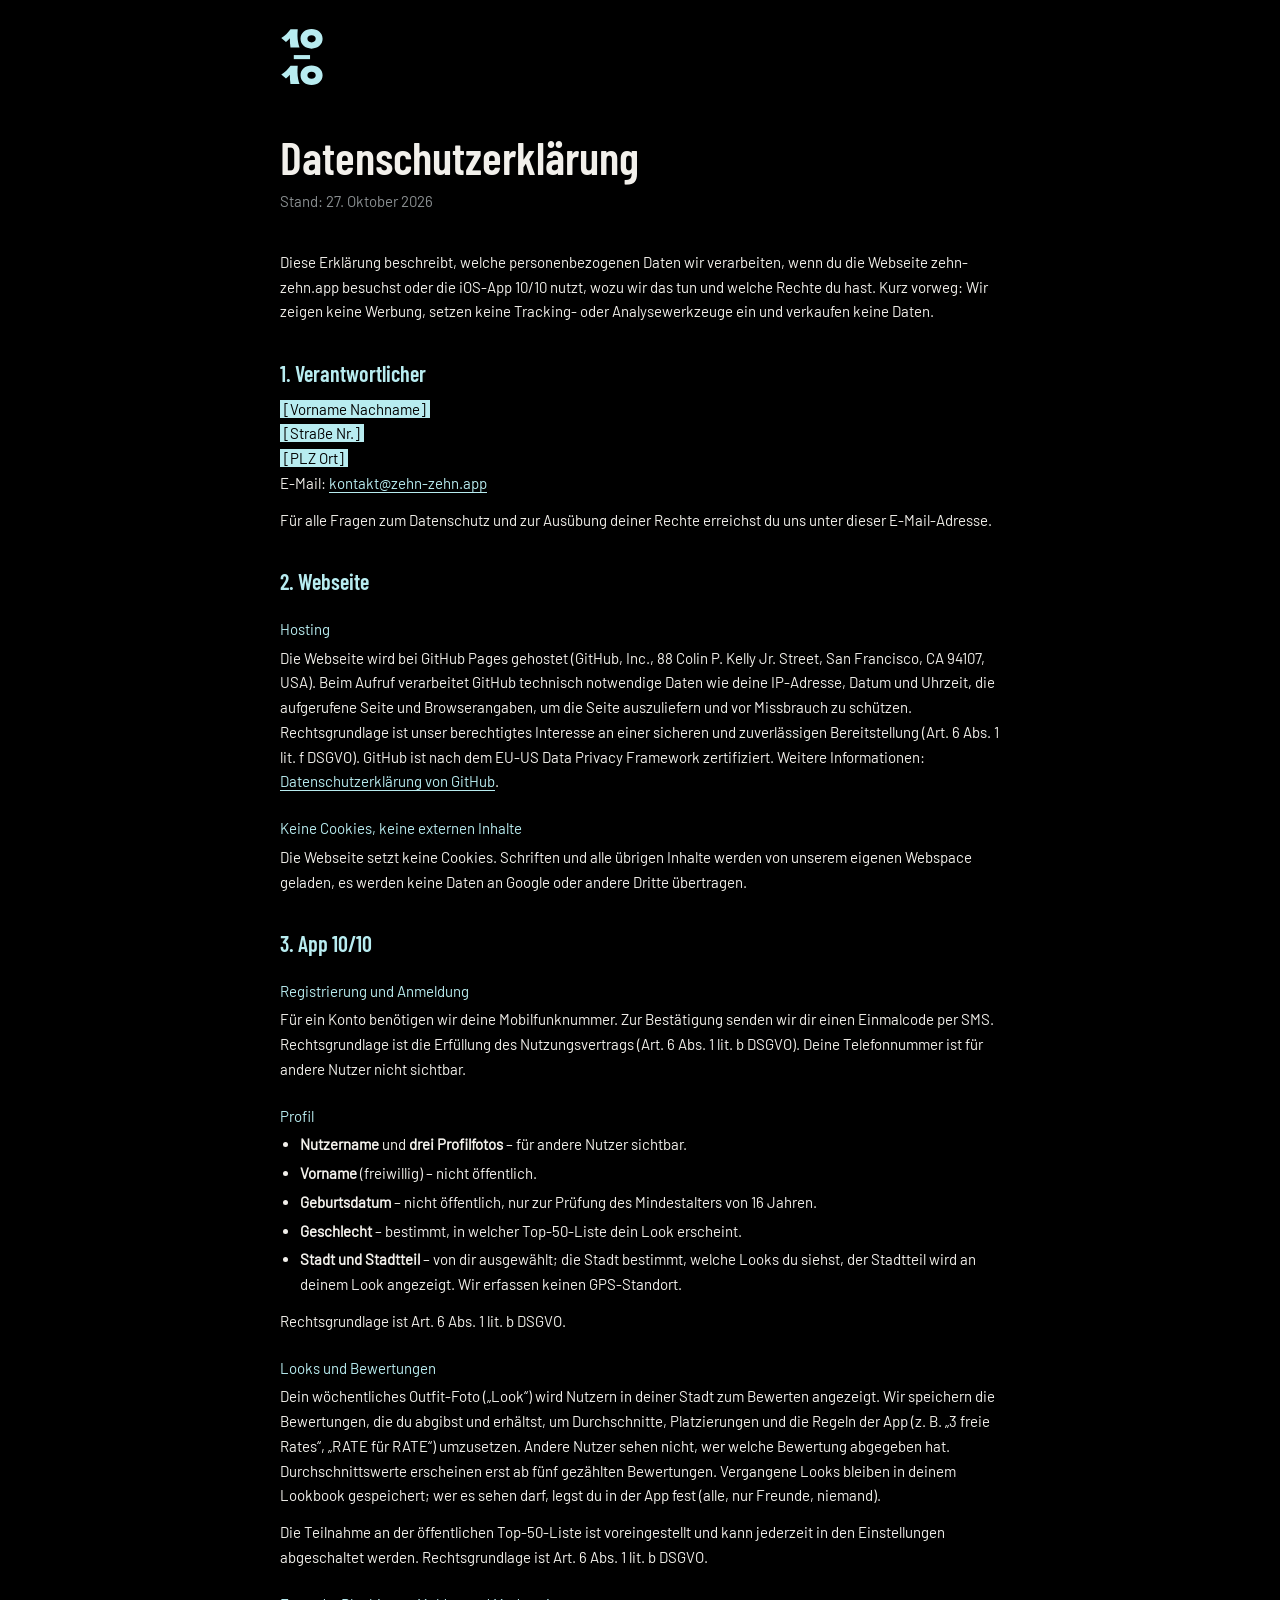
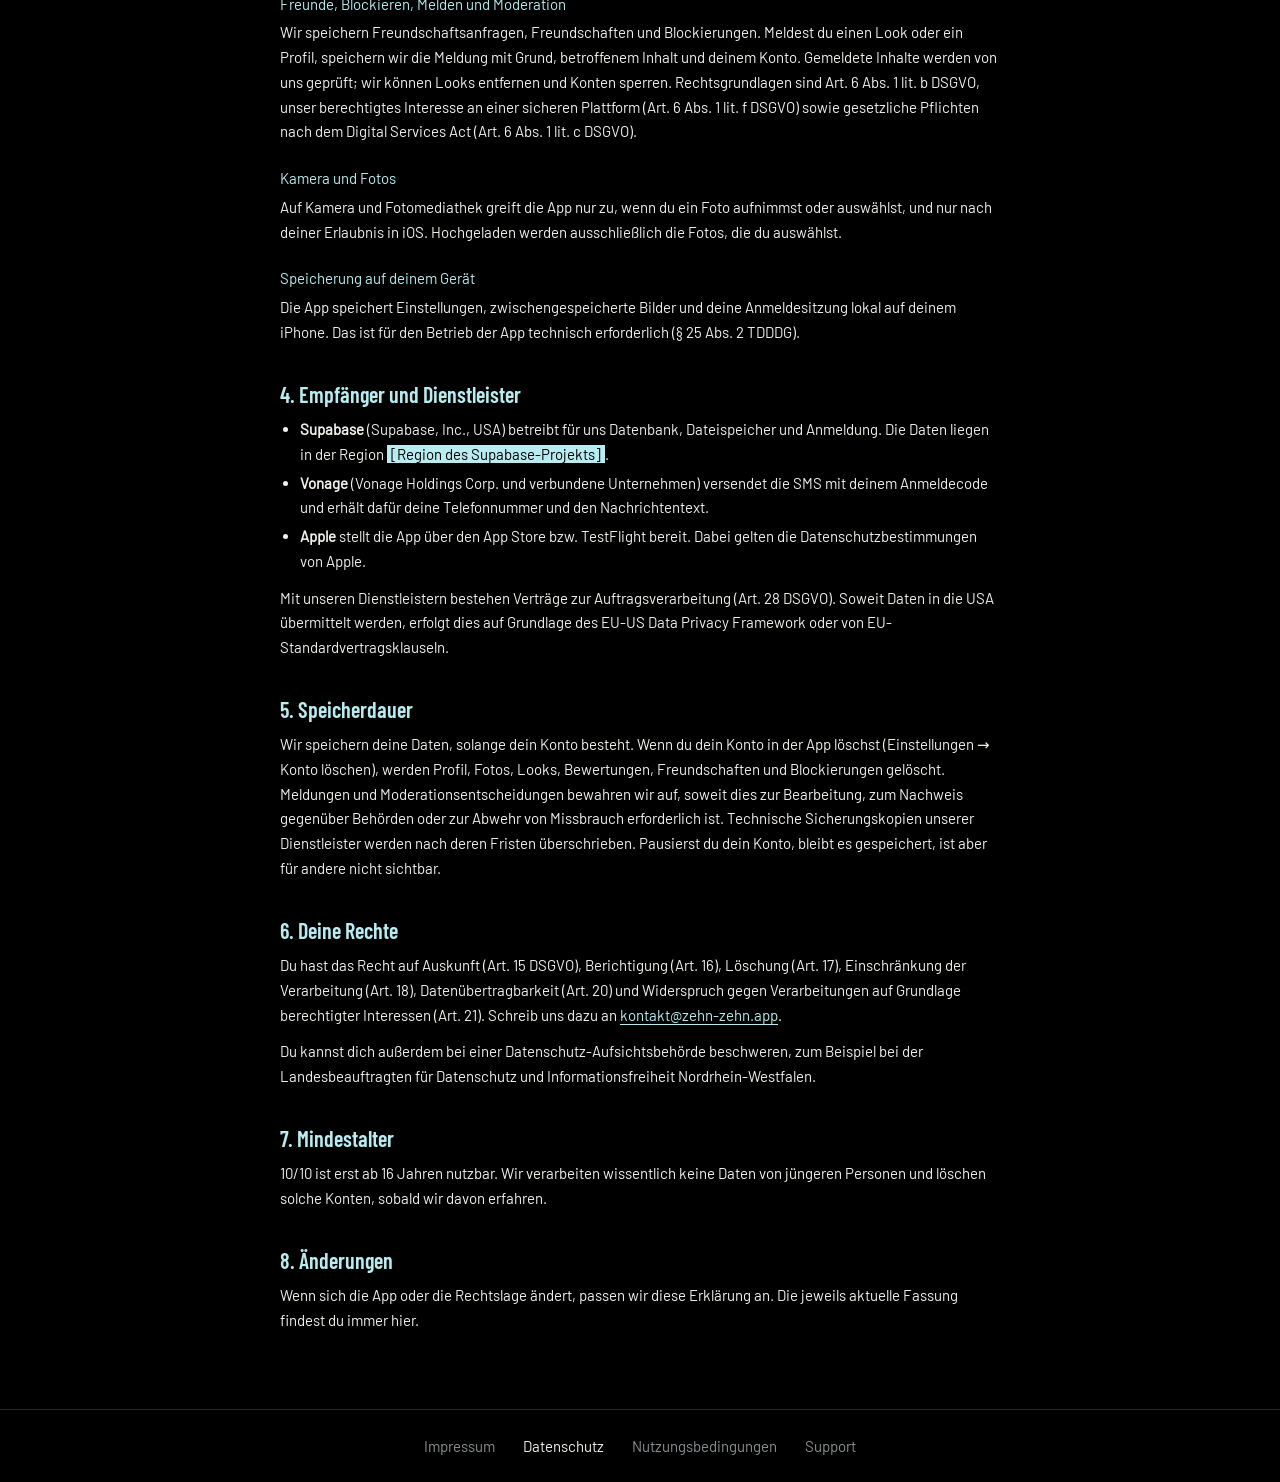
==== datenschutz.html @ cca828a0 "Landing page, legal pages and support page for zehn-zehn.app Self-hosted fonts, shared style for tex" ====
<!doctype html>
<html lang="de">
<head>
<meta charset="utf-8">
<meta name="viewport" content="width=device-width, initial-scale=1, viewport-fit=cover">
<title>Datenschutz – 10/10</title>
<meta name="description" content="Datenschutzerklärung für die App 10/10 und zehn-zehn.app.">
<meta name="theme-color" content="#000000">
<link rel="stylesheet" href="style.css">
</head>
<body>
<header class="top"><a href="./"><svg viewBox="205 -225 1040 1375" role="img" aria-label="10/10 – zur Startseite">
<defs><path id="g1" d="M454 665H624C619 725 617 780 618 830C620 930 638 1010 666 1099H452C443 1030 437 960 438 880C410 915 380 942 346 969L235 872C320 820 392 752 454 665Z"/><path id="g0" fill-rule="evenodd" d="M951 662C1102 662 1212 759 1212 893C1212 1027 1102 1124 951 1124C800 1124 690 1027 690 893C690 759 800 662 951 662ZM951 809C1012 809 1049 840 1049 892C1049 945 1012 976 951 976C890 976 853 945 853 892C853 840 890 809 951 809Z"/></defs>
<g transform="translate(0 -861)"><use href="#g1"/><use href="#g0"/></g><rect x="531" y="415" width="384" height="96"/><use href="#g1"/><use href="#g0"/></svg></a></header>
<main class="text">
<h1>Datenschutzerklärung</h1>
<p class="stand">Stand: 27. Oktober 2026</p>

<p>Diese Erklärung beschreibt, welche personenbezogenen Daten wir verarbeiten, wenn du die
Webseite zehn-zehn.app besuchst oder die iOS-App 10/10 nutzt, wozu wir das tun und welche
Rechte du hast. Kurz vorweg: Wir zeigen keine Werbung, setzen keine Tracking- oder
Analysewerkzeuge ein und verkaufen keine Daten.</p>

<h2>1. Verantwortlicher</h2>
<address><mark>[Vorname Nachname]</mark><br><mark>[Straße Nr.]</mark><br><mark>[PLZ Ort]</mark><br>E-Mail: <a href="mailto:kontakt@zehn-zehn.app">kontakt@zehn-zehn.app</a></address>
<p>Für alle Fragen zum Datenschutz und zur Ausübung deiner Rechte erreichst du uns unter dieser
E-Mail-Adresse.</p>

<h2>2. Webseite</h2>
<h3>Hosting</h3>
<p>Die Webseite wird bei GitHub Pages gehostet (GitHub, Inc., 88 Colin P. Kelly Jr. Street,
San Francisco, CA 94107, USA). Beim Aufruf verarbeitet GitHub technisch notwendige Daten wie
deine IP-Adresse, Datum und Uhrzeit, die aufgerufene Seite und Browserangaben, um die Seite
auszuliefern und vor Missbrauch zu schützen. Rechtsgrundlage ist unser berechtigtes Interesse
an einer sicheren und zuverlässigen Bereitstellung (Art. 6 Abs. 1 lit. f DSGVO). GitHub ist
nach dem EU-US Data Privacy Framework zertifiziert. Weitere Informationen:
<a href="https://docs.github.com/de/site-policy/privacy-policies/github-general-privacy-statement">Datenschutzerklärung von GitHub</a>.</p>
<h3>Keine Cookies, keine externen Inhalte</h3>
<p>Die Webseite setzt keine Cookies. Schriften und alle übrigen Inhalte werden von unserem
eigenen Webspace geladen, es werden keine Daten an Google oder andere Dritte übertragen.</p>

<h2>3. App 10/10</h2>
<h3>Registrierung und Anmeldung</h3>
<p>Für ein Konto benötigen wir deine Mobilfunknummer. Zur Bestätigung senden wir dir einen
Einmalcode per SMS. Rechtsgrundlage ist die Erfüllung des Nutzungsvertrags
(Art. 6 Abs. 1 lit. b DSGVO). Deine Telefonnummer ist für andere Nutzer nicht sichtbar.</p>

<h3>Profil</h3>
<ul>
  <li><strong>Nutzername</strong> und <strong>drei Profilfotos</strong> – für andere Nutzer sichtbar.</li>
  <li><strong>Vorname</strong> (freiwillig) – nicht öffentlich.</li>
  <li><strong>Geburtsdatum</strong> – nicht öffentlich, nur zur Prüfung des Mindestalters von 16 Jahren.</li>
  <li><strong>Geschlecht</strong> – bestimmt, in welcher Top-50-Liste dein Look erscheint.</li>
  <li><strong>Stadt und Stadtteil</strong> – von dir ausgewählt; die Stadt bestimmt, welche Looks
  du siehst, der Stadtteil wird an deinem Look angezeigt. Wir erfassen keinen GPS-Standort.</li>
</ul>
<p>Rechtsgrundlage ist Art. 6 Abs. 1 lit. b DSGVO.</p>

<h3>Looks und Bewertungen</h3>
<p>Dein wöchentliches Outfit-Foto („Look“) wird Nutzern in deiner Stadt zum Bewerten angezeigt.
Wir speichern die Bewertungen, die du abgibst und erhältst, um Durchschnitte, Platzierungen und
die Regeln der App (z. B. „3 freie Rates“, „RATE für RATE“) umzusetzen. Andere Nutzer sehen
nicht, wer welche Bewertung abgegeben hat. Durchschnittswerte erscheinen erst ab fünf gezählten
Bewertungen. Vergangene Looks bleiben in deinem Lookbook gespeichert; wer es sehen darf, legst du
in der App fest (alle, nur Freunde, niemand).</p>
<p>Die Teilnahme an der öffentlichen Top-50-Liste ist voreingestellt und kann jederzeit in den
Einstellungen abgeschaltet werden. Rechtsgrundlage ist Art. 6 Abs. 1 lit. b DSGVO.</p>

<h3>Freunde, Blockieren, Melden und Moderation</h3>
<p>Wir speichern Freundschaftsanfragen, Freundschaften und Blockierungen. Meldest du einen Look
oder ein Profil, speichern wir die Meldung mit Grund, betroffenem Inhalt und deinem Konto. Gemeldete
Inhalte werden von uns geprüft; wir können Looks entfernen und Konten sperren. Rechtsgrundlagen
sind Art. 6 Abs. 1 lit. b DSGVO, unser berechtigtes Interesse an einer sicheren Plattform
(Art. 6 Abs. 1 lit. f DSGVO) sowie gesetzliche Pflichten nach dem Digital Services Act
(Art. 6 Abs. 1 lit. c DSGVO).</p>

<h3>Kamera und Fotos</h3>
<p>Auf Kamera und Fotomediathek greift die App nur zu, wenn du ein Foto aufnimmst oder auswählst,
und nur nach deiner Erlaubnis in iOS. Hochgeladen werden ausschließlich die Fotos, die du
auswählst.</p>

<h3>Speicherung auf deinem Gerät</h3>
<p>Die App speichert Einstellungen, zwischengespeicherte Bilder und deine Anmeldesitzung lokal
auf deinem iPhone. Das ist für den Betrieb der App technisch erforderlich (§ 25 Abs. 2 TDDDG).</p>

<h2>4. Empfänger und Dienstleister</h2>
<ul>
  <li><strong>Supabase</strong> (Supabase, Inc., USA) betreibt für uns Datenbank, Dateispeicher
  und Anmeldung. Die Daten liegen in der Region <mark>[Region des Supabase-Projekts]</mark>.</li>
  <li><strong>Vonage</strong> (Vonage Holdings Corp. und verbundene Unternehmen) versendet die
  SMS mit deinem Anmeldecode und erhält dafür deine Telefonnummer und den Nachrichtentext.</li>
  <li><strong>Apple</strong> stellt die App über den App Store bzw. TestFlight bereit. Dabei
  gelten die Datenschutzbestimmungen von Apple.</li>
</ul>
<p>Mit unseren Dienstleistern bestehen Verträge zur Auftragsverarbeitung (Art. 28 DSGVO). Soweit
Daten in die USA übermittelt werden, erfolgt dies auf Grundlage des EU-US Data Privacy Framework
oder von EU-Standardvertragsklauseln.</p>

<h2>5. Speicherdauer</h2>
<p>Wir speichern deine Daten, solange dein Konto besteht. Wenn du dein Konto in der App löschst
(Einstellungen → Konto löschen), werden Profil, Fotos, Looks, Bewertungen, Freundschaften und
Blockierungen gelöscht. Meldungen und Moderationsentscheidungen bewahren wir auf, soweit dies
zur Bearbeitung, zum Nachweis gegenüber Behörden oder zur Abwehr von Missbrauch erforderlich ist.
Technische Sicherungskopien unserer Dienstleister werden nach deren Fristen überschrieben.
Pausierst du dein Konto, bleibt es gespeichert, ist aber für andere nicht sichtbar.</p>

<h2>6. Deine Rechte</h2>
<p>Du hast das Recht auf Auskunft (Art. 15 DSGVO), Berichtigung (Art. 16), Löschung (Art. 17),
Einschränkung der Verarbeitung (Art. 18), Datenübertragbarkeit (Art. 20) und Widerspruch gegen
Verarbeitungen auf Grundlage berechtigter Interessen (Art. 21). Schreib uns dazu an <a href="mailto:kontakt@zehn-zehn.app">kontakt@zehn-zehn.app</a>.</p>
<p>Du kannst dich außerdem bei einer Datenschutz-Aufsichtsbehörde beschweren, zum Beispiel bei
der Landesbeauftragten für Datenschutz und Informationsfreiheit Nordrhein-Westfalen.</p>

<h2>7. Mindestalter</h2>
<p>10/10 ist erst ab 16 Jahren nutzbar. Wir verarbeiten wissentlich keine Daten von jüngeren
Personen und löschen solche Konten, sobald wir davon erfahren.</p>

<h2>8. Änderungen</h2>
<p>Wenn sich die App oder die Rechtslage ändert, passen wir diese Erklärung an. Die jeweils
aktuelle Fassung findest du immer hier.</p>
</main>
<footer>
  <a href="impressum.html">Impressum</a>
  <a href="datenschutz.html" aria-current="page">Datenschutz</a>
  <a href="nutzungsbedingungen.html">Nutzungsbedingungen</a>
  <a href="support.html">Support</a>
</footer>
</body>
</html>
---- style.css ----
/* Shared fonts and styles for the text pages (Impressum, Datenschutz, …).
   Fonts are self-hosted: no requests to Google or other third parties. */
@font-face {
  font-family: 'Barlow';
  src: url('fonts/Barlow-Regular.ttf') format('truetype');
  font-weight: 400;
  font-display: swap;
}
@font-face {
  font-family: 'Barlow Condensed';
  src: url('fonts/BarlowCondensed-SemiBold.ttf') format('truetype');
  font-weight: 600;
  font-display: swap;
}
@font-face {
  font-family: 'Rubik';
  src: url('fonts/rubik-900.woff2') format('woff2');
  font-weight: 900;
  font-display: block;
}

:root {
  --bg: #000;
  --ice: #b8ecf0;
  --text: #f2f0eb;
  --muted: #8a8f91;
  --line: rgba(184, 236, 240, .16);
}
* { box-sizing: border-box; margin: 0; padding: 0; }
html { background: var(--bg); }
body {
  background: var(--bg);
  color: var(--text);
  font: 400 15px/1.65 'Barlow', system-ui, sans-serif;
  -webkit-font-smoothing: antialiased;
  min-height: 100svh;
  display: flex;
  flex-direction: column;
}

.top {
  width: min(100% - 32px, 720px);
  margin: 0 auto;
  padding: 28px 0 0;
}
.top a { display: inline-block; color: var(--ice); }
.top svg { display: block; width: 44px; height: auto; fill: currentColor; }

main.text {
  width: min(100% - 32px, 720px);
  margin: 0 auto;
  padding: 40px 0 64px;
  flex: 1 0 auto;
}
.text h1 {
  font: 600 clamp(34px, 7vw, 46px)/1.05 'Barlow Condensed', system-ui, sans-serif;
  margin-bottom: 8px;
}
.text .stand { color: var(--muted); margin-bottom: 36px; }
.text h2 {
  font: 600 22px/1.2 'Barlow Condensed', system-ui, sans-serif;
  color: var(--ice);
  margin: 36px 0 10px;
}
.text h3 { font-size: inherit; font-weight: 400; color: var(--ice); margin: 22px 0 4px; }
.text p, .text ul { margin-bottom: 12px; }
.text ul { padding-left: 20px; }
.text li { margin-bottom: 4px; }
.text a { color: var(--ice); text-underline-offset: 3px; }
.text address { font-style: normal; margin-bottom: 12px; }
.text .muted { color: var(--muted); }

footer {
  padding: 24px 16px calc(24px + env(safe-area-inset-bottom));
  border-top: 1px solid var(--line);
  display: flex;
  flex-wrap: wrap;
  justify-content: center;
  gap: 12px 28px;
  color: var(--muted);
}
footer a { color: inherit; text-decoration: none; }
footer a:hover, footer a[aria-current] { color: var(--text); }

/* Placeholder still to be filled in before going live */
mark { background: var(--ice); color: #000; padding: 0 4px; }
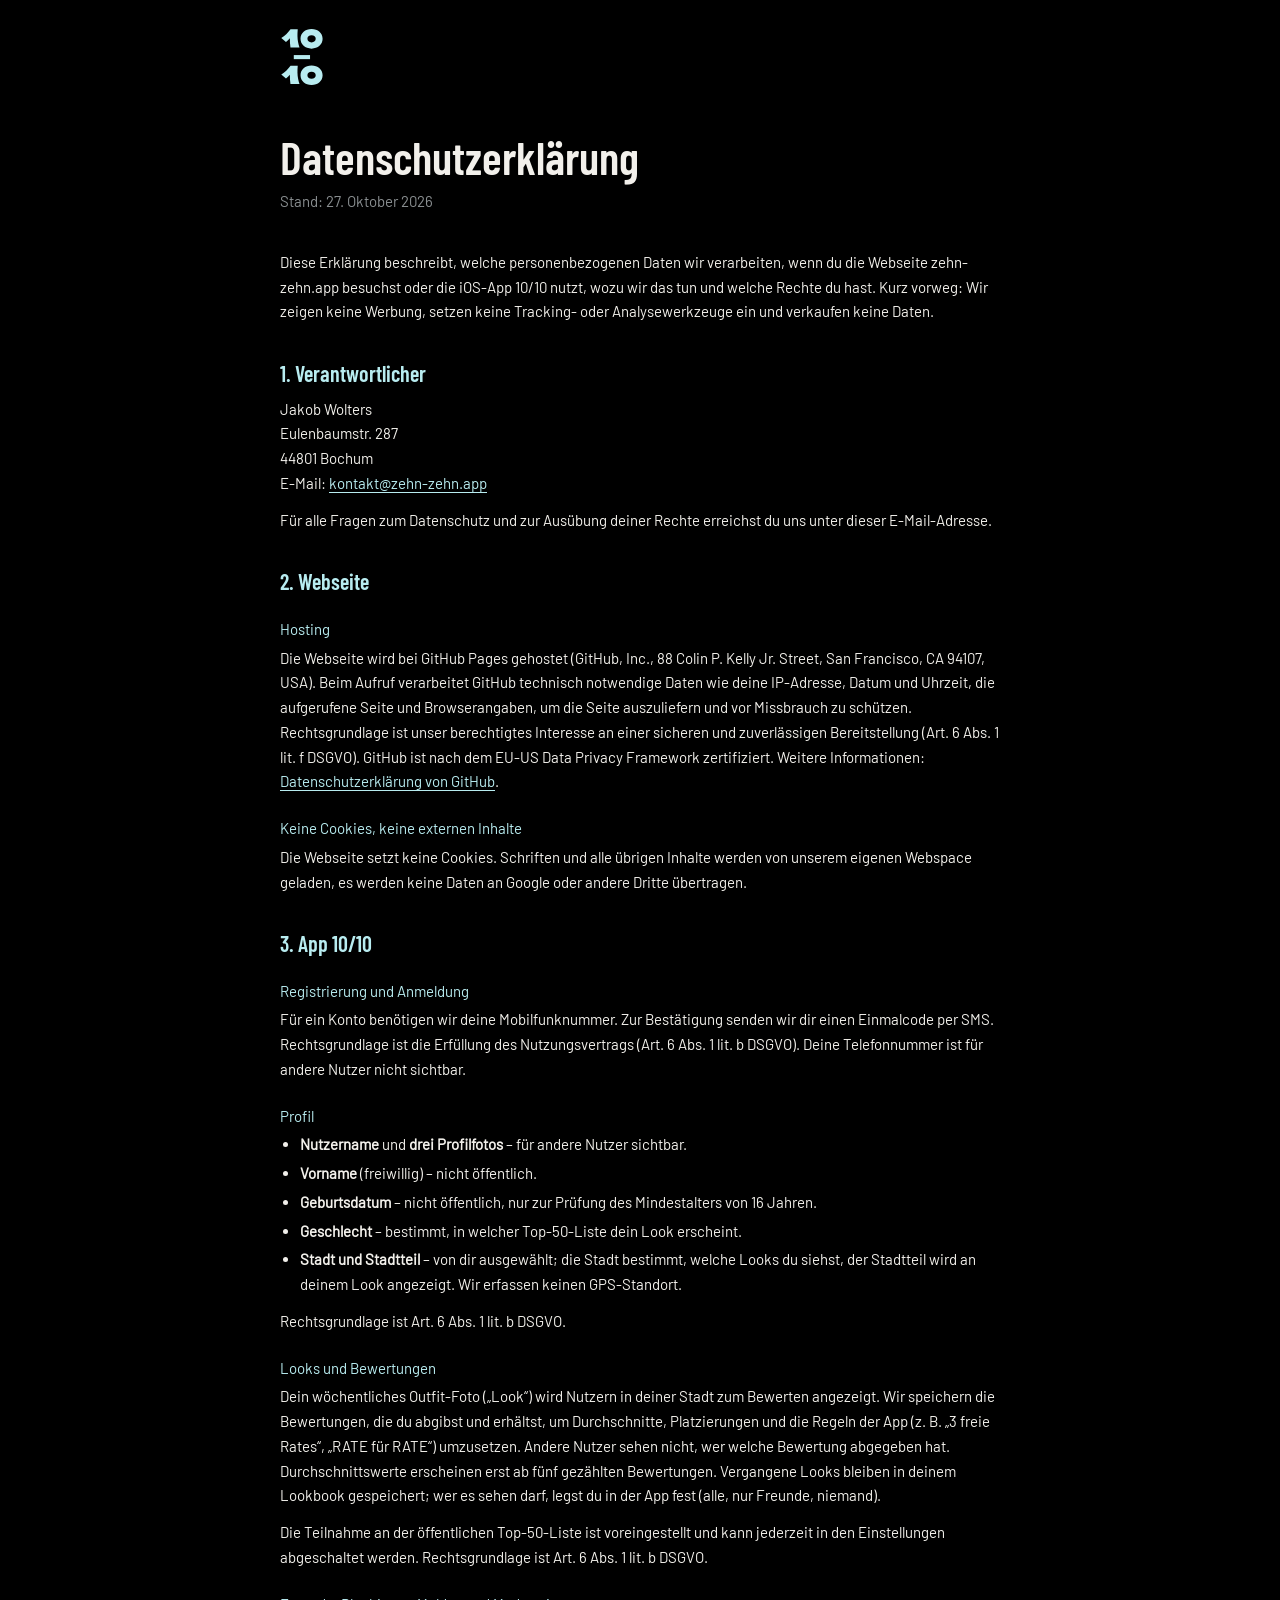
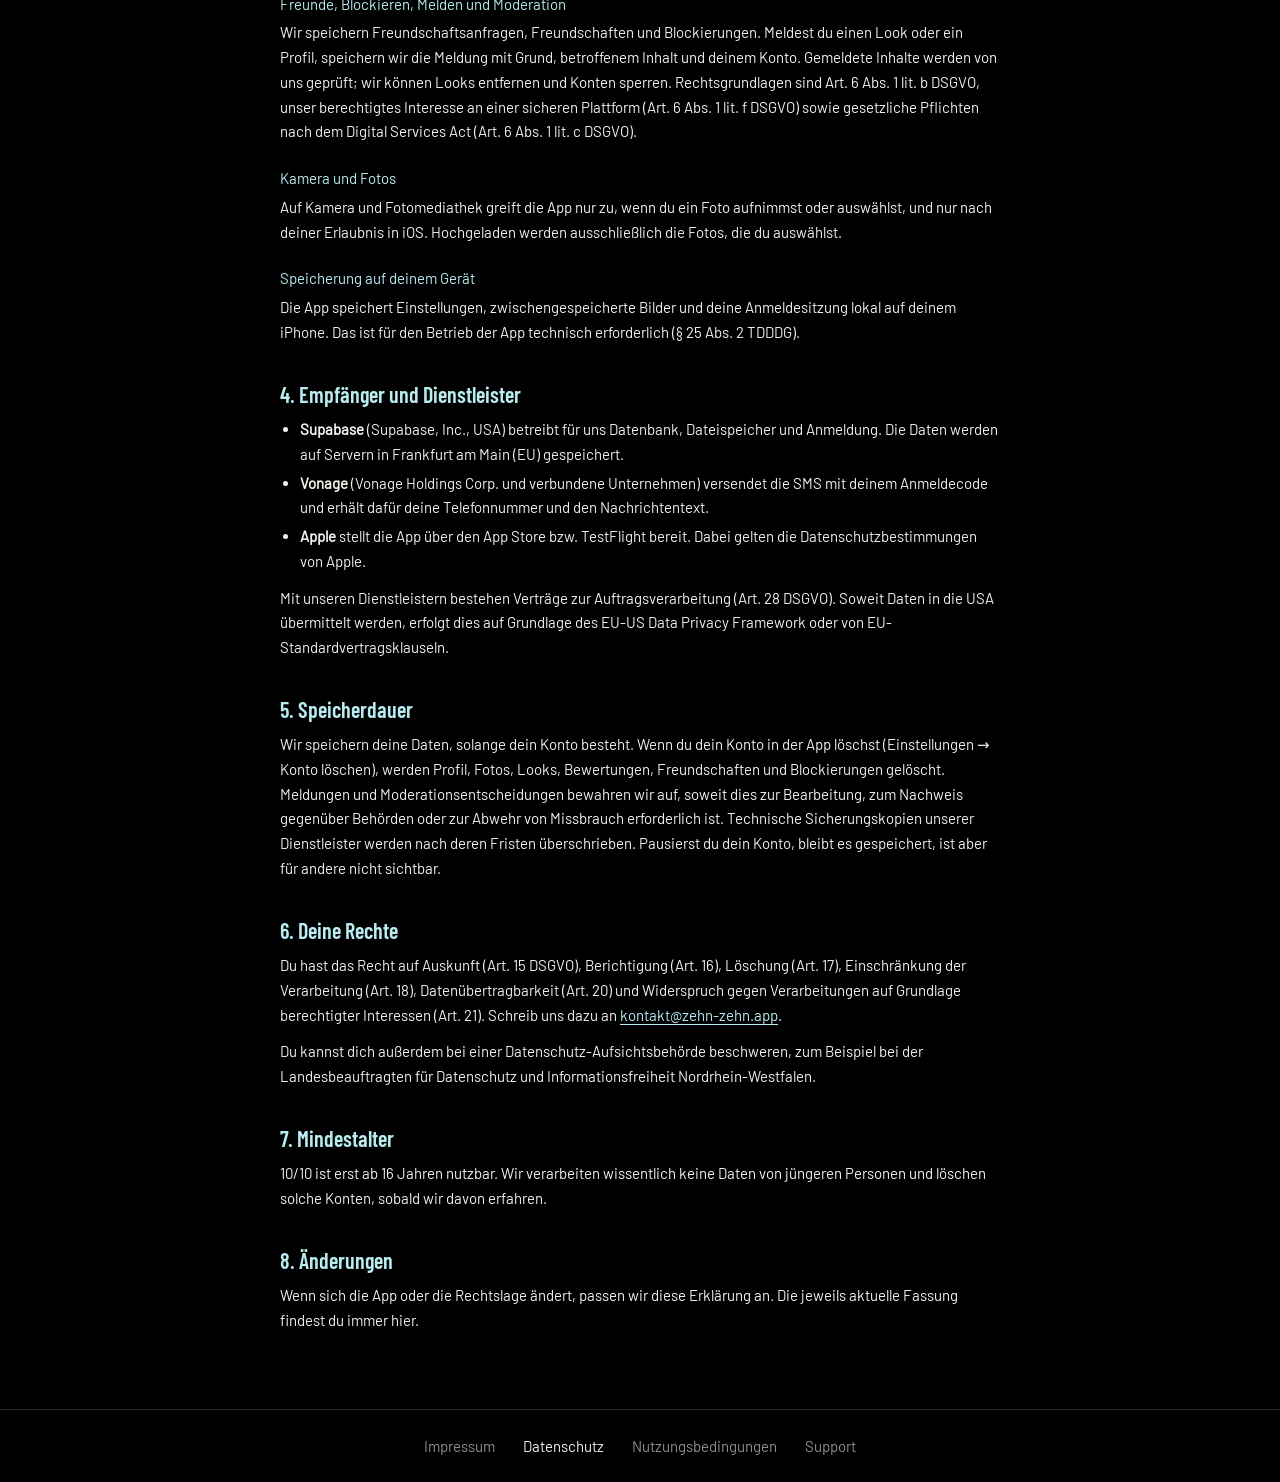
==== commit cfb4c5cf: "Fill in provider details and Supabase region Co-Authored-By: Claude Opus 5.5 <noreply@anthropic.com>" ====
--- a/datenschutz.html
+++ b/datenschutz.html
@@ -22,7 +22,7 @@
 Analysewerkzeuge ein und verkaufen keine Daten.</p>
 
 <h2>1. Verantwortlicher</h2>
-<address><mark>[Vorname Nachname]</mark><br><mark>[Straße Nr.]</mark><br><mark>[PLZ Ort]</mark><br>E-Mail: <a href="mailto:kontakt@zehn-zehn.app">kontakt@zehn-zehn.app</a></address>
+<address>Jakob Wolters<br>Eulenbaumstr. 287<br>44801 Bochum<br>E-Mail: <a href="mailto:kontakt@zehn-zehn.app">kontakt@zehn-zehn.app</a></address>
 <p>Für alle Fragen zum Datenschutz und zur Ausübung deiner Rechte erreichst du uns unter dieser
 E-Mail-Adresse.</p>
 
@@ -86,7 +86,7 @@
 <h2>4. Empfänger und Dienstleister</h2>
 <ul>
   <li><strong>Supabase</strong> (Supabase, Inc., USA) betreibt für uns Datenbank, Dateispeicher
-  und Anmeldung. Die Daten liegen in der Region <mark>[Region des Supabase-Projekts]</mark>.</li>
+  und Anmeldung. Die Daten werden auf Servern in Frankfurt am Main (EU) gespeichert.</li>
   <li><strong>Vonage</strong> (Vonage Holdings Corp. und verbundene Unternehmen) versendet die
   SMS mit deinem Anmeldecode und erhält dafür deine Telefonnummer und den Nachrichtentext.</li>
   <li><strong>Apple</strong> stellt die App über den App Store bzw. TestFlight bereit. Dabei
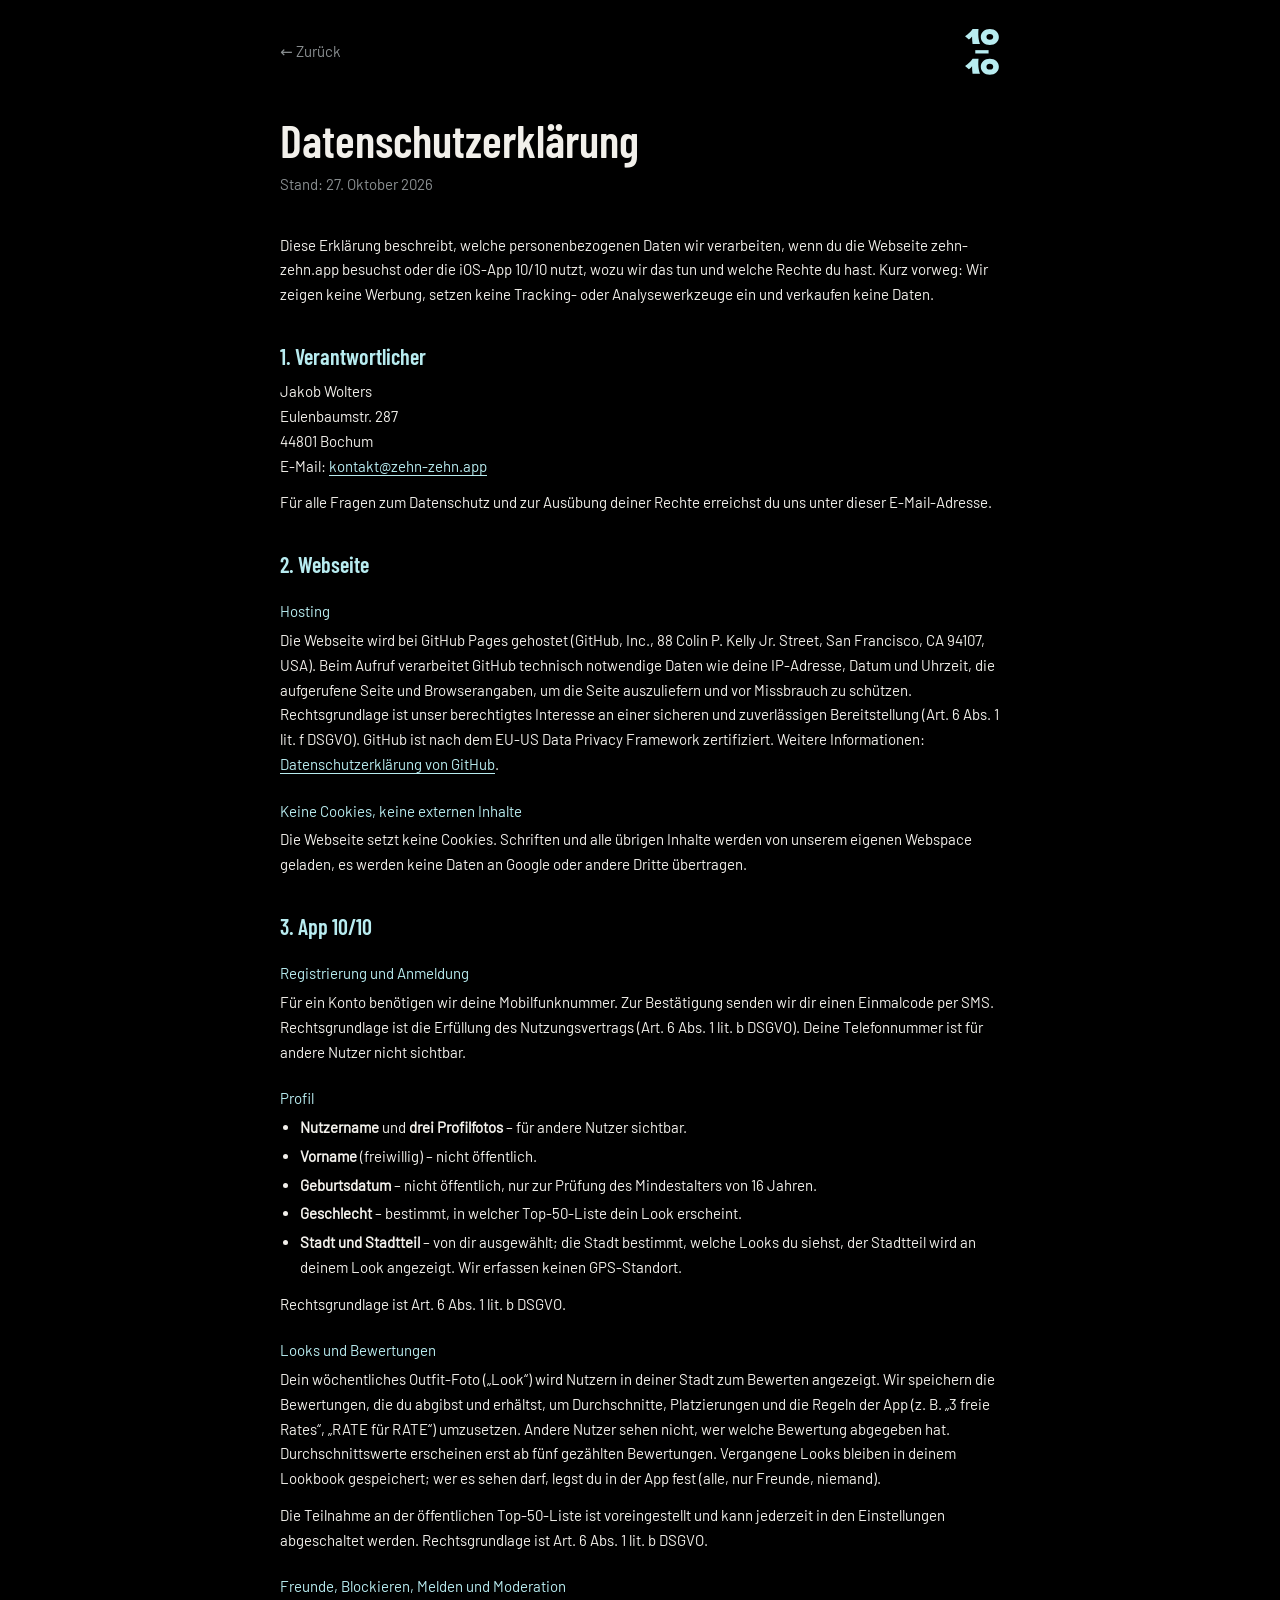
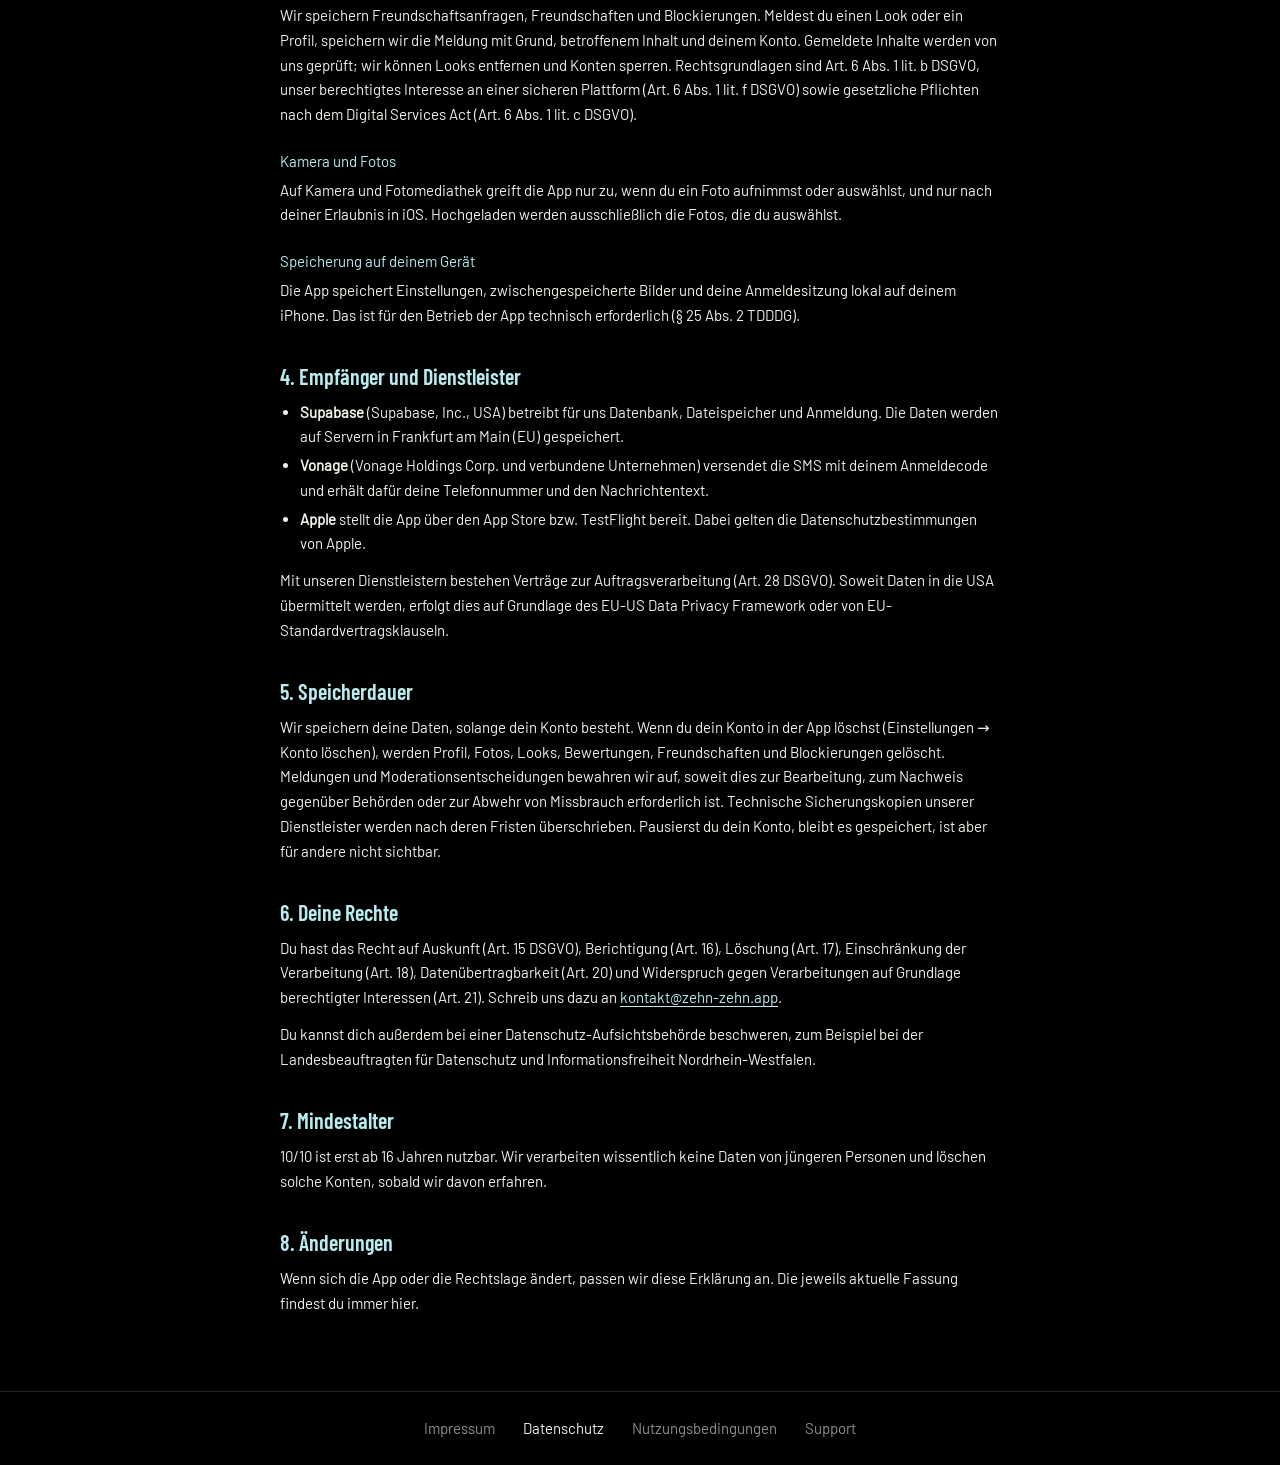
==== commit 7cae954d: "Add back link to subpages Co-Authored-By: Claude Opus 5.5 <noreply@anthropic.com>" ====
--- a/datenschutz.html
+++ b/datenschutz.html
@@ -9,7 +9,7 @@
 <link rel="stylesheet" href="style.css">
 </head>
 <body>
-<header class="top"><a href="./"><svg viewBox="205 -225 1040 1375" role="img" aria-label="10/10 – zur Startseite">
+<header class="top"><a class="back" href="./">← Zurück</a><a class="home" href="./"><svg viewBox="205 -225 1040 1375" role="img" aria-label="10/10 – zur Startseite">
 <defs><path id="g1" d="M454 665H624C619 725 617 780 618 830C620 930 638 1010 666 1099H452C443 1030 437 960 438 880C410 915 380 942 346 969L235 872C320 820 392 752 454 665Z"/><path id="g0" fill-rule="evenodd" d="M951 662C1102 662 1212 759 1212 893C1212 1027 1102 1124 951 1124C800 1124 690 1027 690 893C690 759 800 662 951 662ZM951 809C1012 809 1049 840 1049 892C1049 945 1012 976 951 976C890 976 853 945 853 892C853 840 890 809 951 809Z"/></defs>
 <g transform="translate(0 -861)"><use href="#g1"/><use href="#g0"/></g><rect x="531" y="415" width="384" height="96"/><use href="#g1"/><use href="#g0"/></svg></a></header>
 <main class="text">
--- a/style.css
+++ b/style.css
@@ -43,8 +43,11 @@
   margin: 0 auto;
   padding: 28px 0 0;
 }
-.top a { display: inline-block; color: var(--ice); }
-.top svg { display: block; width: 44px; height: auto; fill: currentColor; }
+.top { display: flex; align-items: center; justify-content: space-between; }
+.top .back { color: var(--muted); text-decoration: none; padding: 8px 0; }
+.top .back:hover { color: var(--text); }
+.top .home { display: inline-block; color: var(--ice); }
+.top svg { display: block; width: 36px; height: auto; fill: currentColor; }
 
 main.text {
   width: min(100% - 32px, 720px);
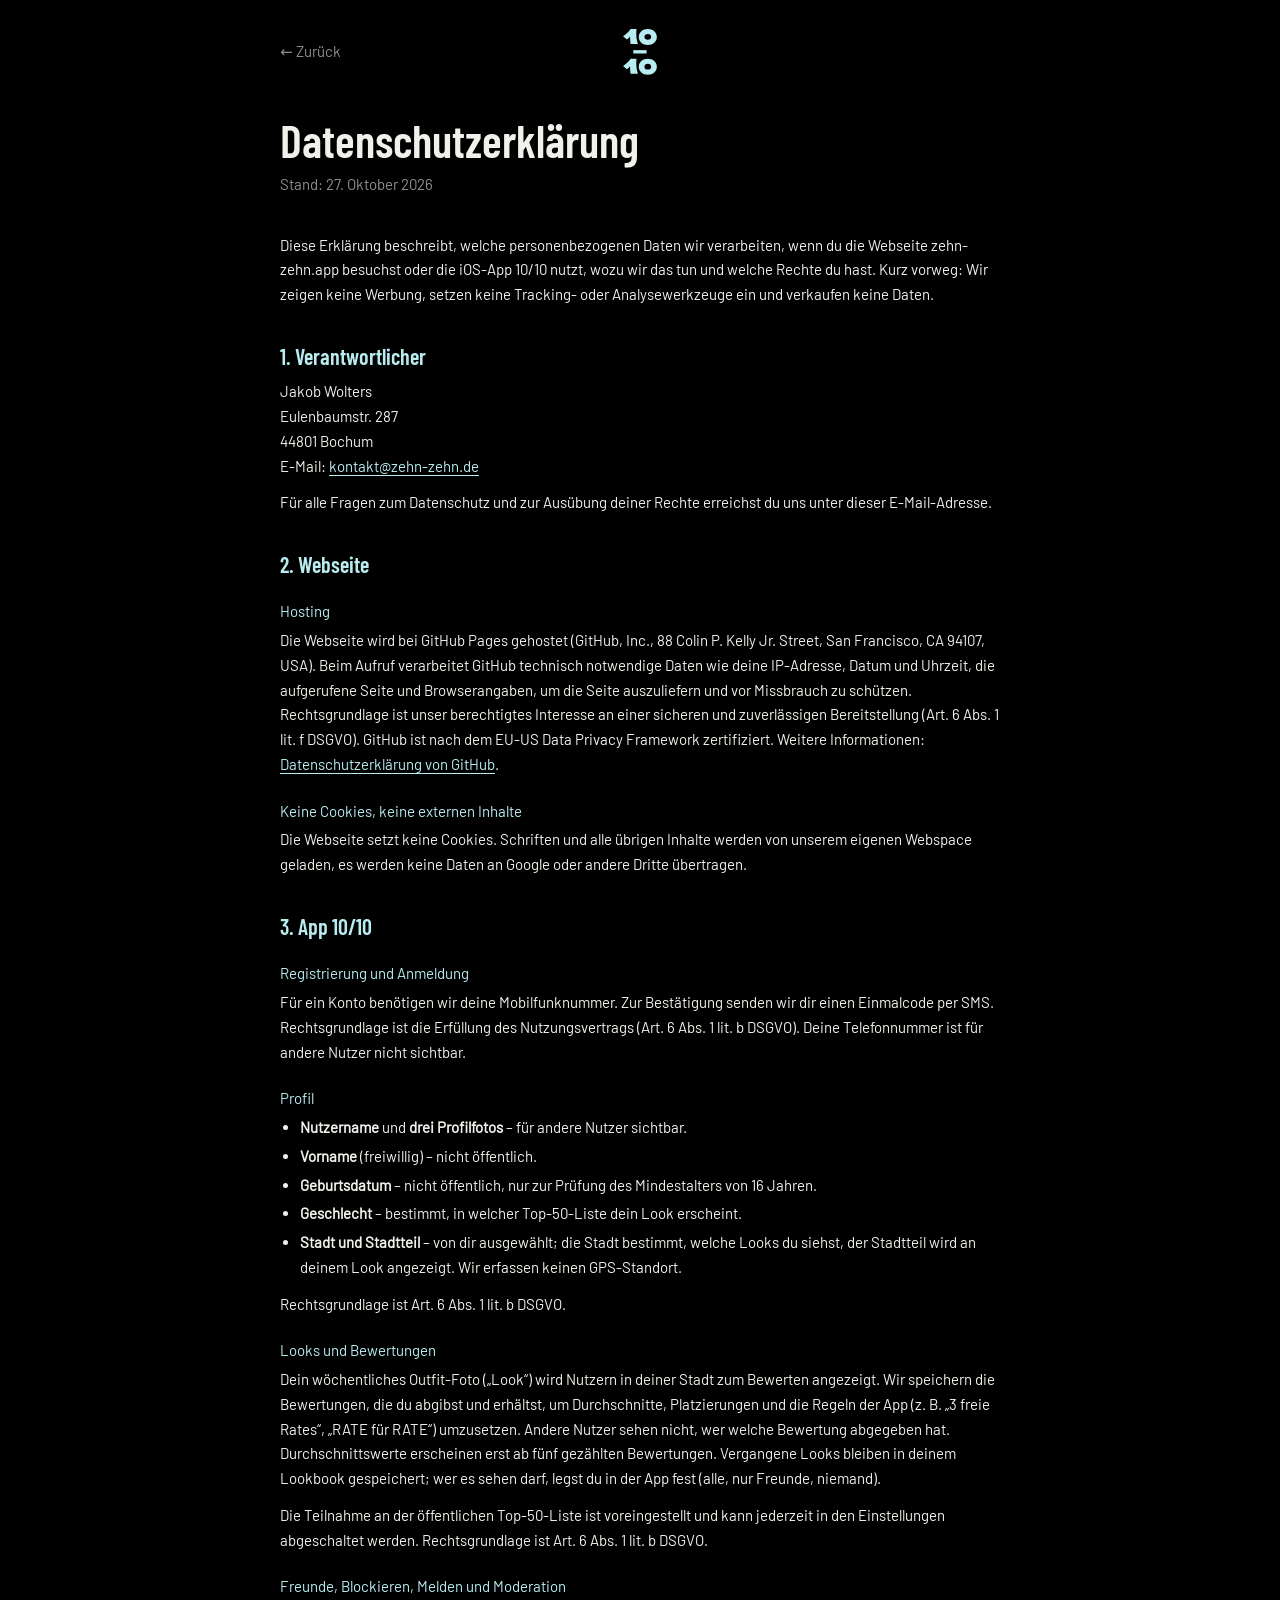
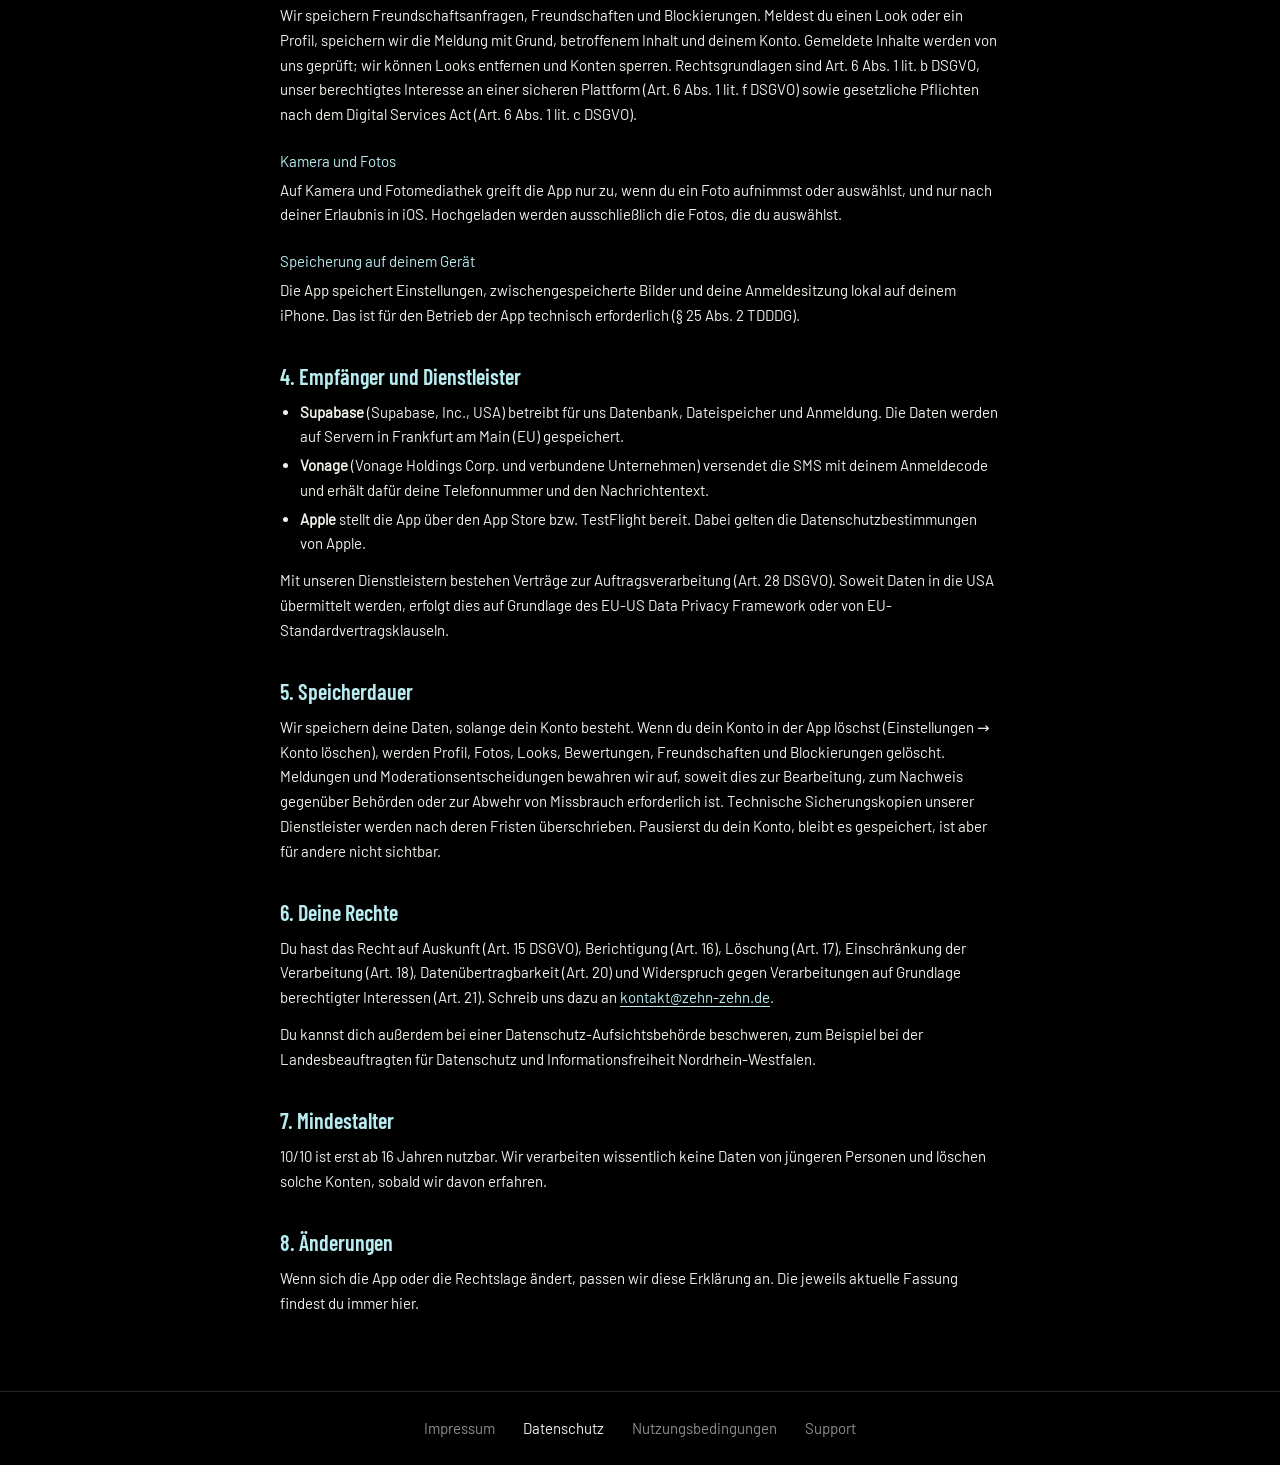
==== commit 33faf87d: "Use kontakt@zehn-zehn.de as contact address Co-Authored-By: Claude Opus 5.5 <noreply@anthropic.com>" ====
--- a/datenschutz.html
+++ b/datenschutz.html
@@ -22,7 +22,7 @@
 Analysewerkzeuge ein und verkaufen keine Daten.</p>
 
 <h2>1. Verantwortlicher</h2>
-<address>Jakob Wolters<br>Eulenbaumstr. 287<br>44801 Bochum<br>E-Mail: <a href="mailto:kontakt@zehn-zehn.app">kontakt@zehn-zehn.app</a></address>
+<address>Jakob Wolters<br>Eulenbaumstr. 287<br>44801 Bochum<br>E-Mail: <a href="mailto:kontakt@zehn-zehn.de">kontakt@zehn-zehn.de</a></address>
 <p>Für alle Fragen zum Datenschutz und zur Ausübung deiner Rechte erreichst du uns unter dieser
 E-Mail-Adresse.</p>
 
@@ -107,7 +107,7 @@
 <h2>6. Deine Rechte</h2>
 <p>Du hast das Recht auf Auskunft (Art. 15 DSGVO), Berichtigung (Art. 16), Löschung (Art. 17),
 Einschränkung der Verarbeitung (Art. 18), Datenübertragbarkeit (Art. 20) und Widerspruch gegen
-Verarbeitungen auf Grundlage berechtigter Interessen (Art. 21). Schreib uns dazu an <a href="mailto:kontakt@zehn-zehn.app">kontakt@zehn-zehn.app</a>.</p>
+Verarbeitungen auf Grundlage berechtigter Interessen (Art. 21). Schreib uns dazu an <a href="mailto:kontakt@zehn-zehn.de">kontakt@zehn-zehn.de</a>.</p>
 <p>Du kannst dich außerdem bei einer Datenschutz-Aufsichtsbehörde beschweren, zum Beispiel bei
 der Landesbeauftragten für Datenschutz und Informationsfreiheit Nordrhein-Westfalen.</p>
 
--- a/style.css
+++ b/style.css
@@ -43,7 +43,8 @@
   margin: 0 auto;
   padding: 28px 0 0;
 }
-.top { display: flex; align-items: center; justify-content: space-between; }
+/* Back link left, logo centred */
+.top { display: grid; grid-template-columns: 1fr auto 1fr; align-items: center; }
 .top .back { color: var(--muted); text-decoration: none; padding: 8px 0; }
 .top .back:hover { color: var(--text); }
 .top .home { display: inline-block; color: var(--ice); }
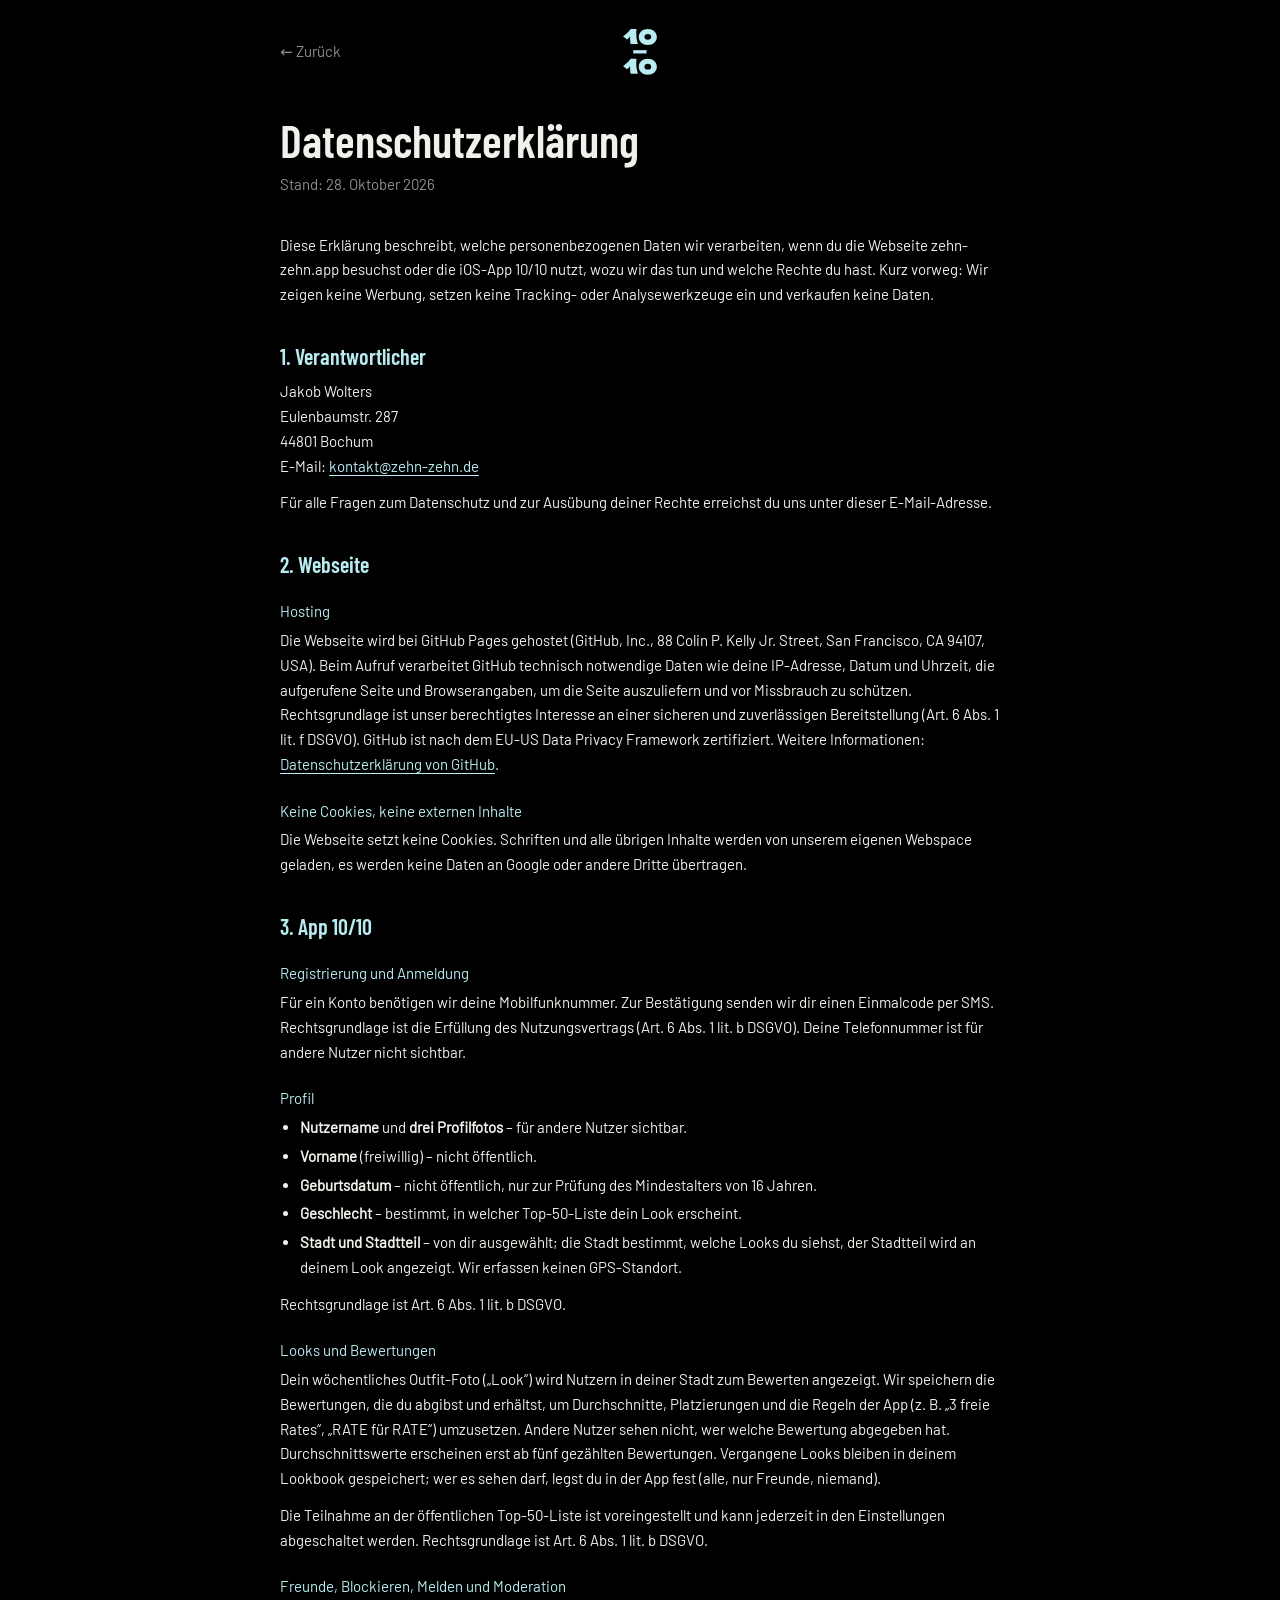
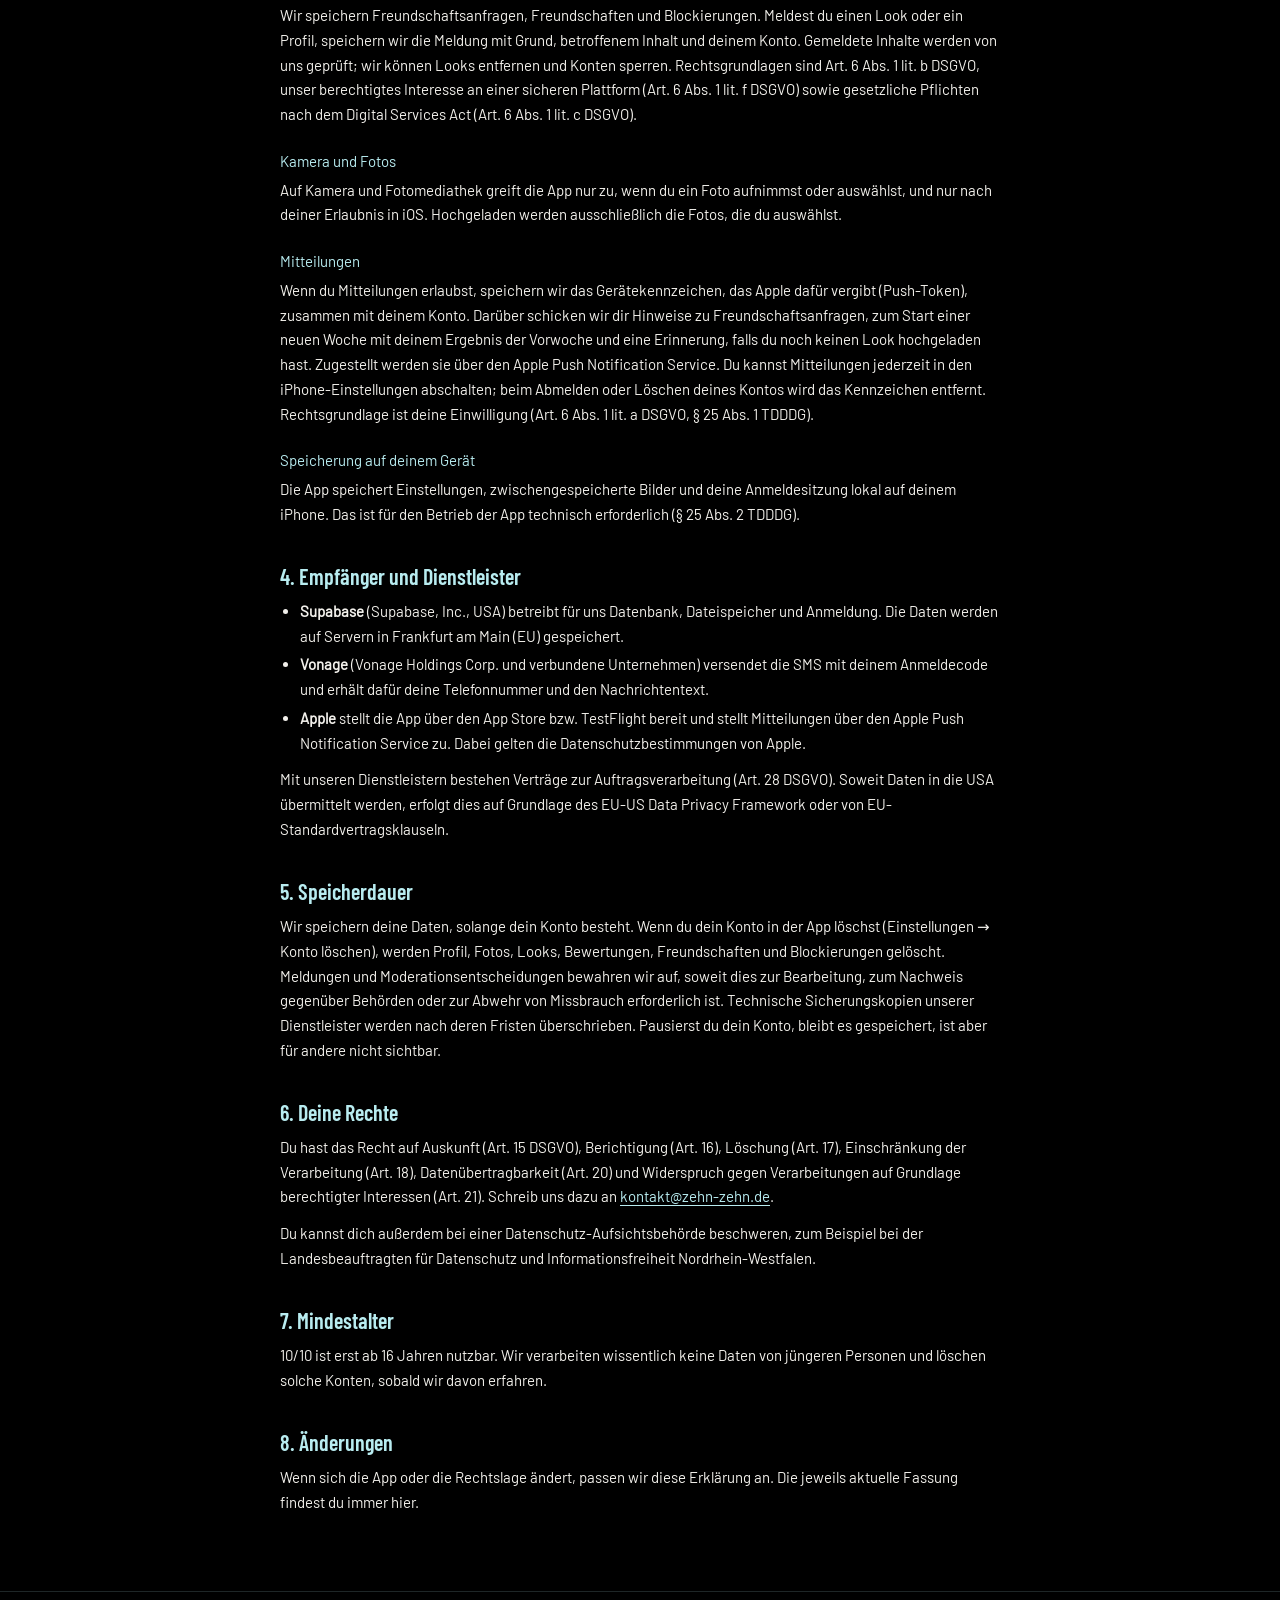
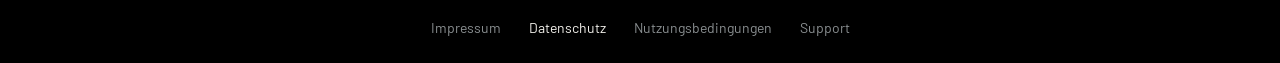
==== commit 5f3d0c89: "Privacy policy: push notifications Co-Authored-By: Claude Opus 5.5 <noreply@anthropic.com>" ====
--- a/datenschutz.html
+++ b/datenschutz.html
@@ -6,6 +6,11 @@
 <title>Datenschutz – 10/10</title>
 <meta name="description" content="Datenschutzerklärung für die App 10/10 und zehn-zehn.app.">
 <meta name="theme-color" content="#000000">
+<link rel="icon" href="favicon.ico" sizes="48x48">
+<link rel="icon" href="favicon.svg" type="image/svg+xml">
+<link rel="icon" href="icons/icon-32.png" type="image/png" sizes="32x32">
+<link rel="icon" href="icons/icon-192.png" type="image/png" sizes="192x192">
+<link rel="apple-touch-icon" href="apple-touch-icon.png">
 <link rel="stylesheet" href="style.css">
 </head>
 <body>
@@ -14,7 +19,7 @@
 <g transform="translate(0 -861)"><use href="#g1"/><use href="#g0"/></g><rect x="531" y="415" width="384" height="96"/><use href="#g1"/><use href="#g0"/></svg></a></header>
 <main class="text">
 <h1>Datenschutzerklärung</h1>
-<p class="stand">Stand: 27. Oktober 2026</p>
+<p class="stand">Stand: 28. Oktober 2026</p>
 
 <p>Diese Erklärung beschreibt, welche personenbezogenen Daten wir verarbeiten, wenn du die
 Webseite zehn-zehn.app besuchst oder die iOS-App 10/10 nutzt, wozu wir das tun und welche
@@ -79,6 +84,15 @@
 und nur nach deiner Erlaubnis in iOS. Hochgeladen werden ausschließlich die Fotos, die du
 auswählst.</p>
 
+<h3>Mitteilungen</h3>
+<p>Wenn du Mitteilungen erlaubst, speichern wir das Gerätekennzeichen, das Apple dafür vergibt
+(Push-Token), zusammen mit deinem Konto. Darüber schicken wir dir Hinweise zu Freundschaftsanfragen,
+zum Start einer neuen Woche mit deinem Ergebnis der Vorwoche und eine Erinnerung, falls du noch
+keinen Look hochgeladen hast. Zugestellt werden sie über den Apple Push Notification Service.
+Du kannst Mitteilungen jederzeit in den iPhone-Einstellungen abschalten; beim Abmelden oder Löschen
+deines Kontos wird das Kennzeichen entfernt. Rechtsgrundlage ist deine Einwilligung
+(Art. 6 Abs. 1 lit. a DSGVO, § 25 Abs. 1 TDDDG).</p>
+
 <h3>Speicherung auf deinem Gerät</h3>
 <p>Die App speichert Einstellungen, zwischengespeicherte Bilder und deine Anmeldesitzung lokal
 auf deinem iPhone. Das ist für den Betrieb der App technisch erforderlich (§ 25 Abs. 2 TDDDG).</p>
@@ -89,8 +103,9 @@
   und Anmeldung. Die Daten werden auf Servern in Frankfurt am Main (EU) gespeichert.</li>
   <li><strong>Vonage</strong> (Vonage Holdings Corp. und verbundene Unternehmen) versendet die
   SMS mit deinem Anmeldecode und erhält dafür deine Telefonnummer und den Nachrichtentext.</li>
-  <li><strong>Apple</strong> stellt die App über den App Store bzw. TestFlight bereit. Dabei
-  gelten die Datenschutzbestimmungen von Apple.</li>
+  <li><strong>Apple</strong> stellt die App über den App Store bzw. TestFlight bereit und stellt
+  Mitteilungen über den Apple Push Notification Service zu. Dabei gelten die
+  Datenschutzbestimmungen von Apple.</li>
 </ul>
 <p>Mit unseren Dienstleistern bestehen Verträge zur Auftragsverarbeitung (Art. 28 DSGVO). Soweit
 Daten in die USA übermittelt werden, erfolgt dies auf Grundlage des EU-US Data Privacy Framework
--- a/style.css
+++ b/style.css
@@ -75,12 +75,14 @@
 .text .muted { color: var(--muted); }
 
 footer {
-  padding: 24px 16px calc(24px + env(safe-area-inset-bottom));
+  padding: 24px 12px calc(24px + env(safe-area-inset-bottom));
   border-top: 1px solid var(--line);
   display: flex;
-  flex-wrap: wrap;
   justify-content: center;
-  gap: 12px 28px;
+  /* Always one row: spacing and size shrink on narrow phones */
+  gap: clamp(8px, 3.6vw, 28px);
+  font-size: clamp(11px, 3.4vw, 14px);
+  white-space: nowrap;
   color: var(--muted);
 }
 footer a { color: inherit; text-decoration: none; }
